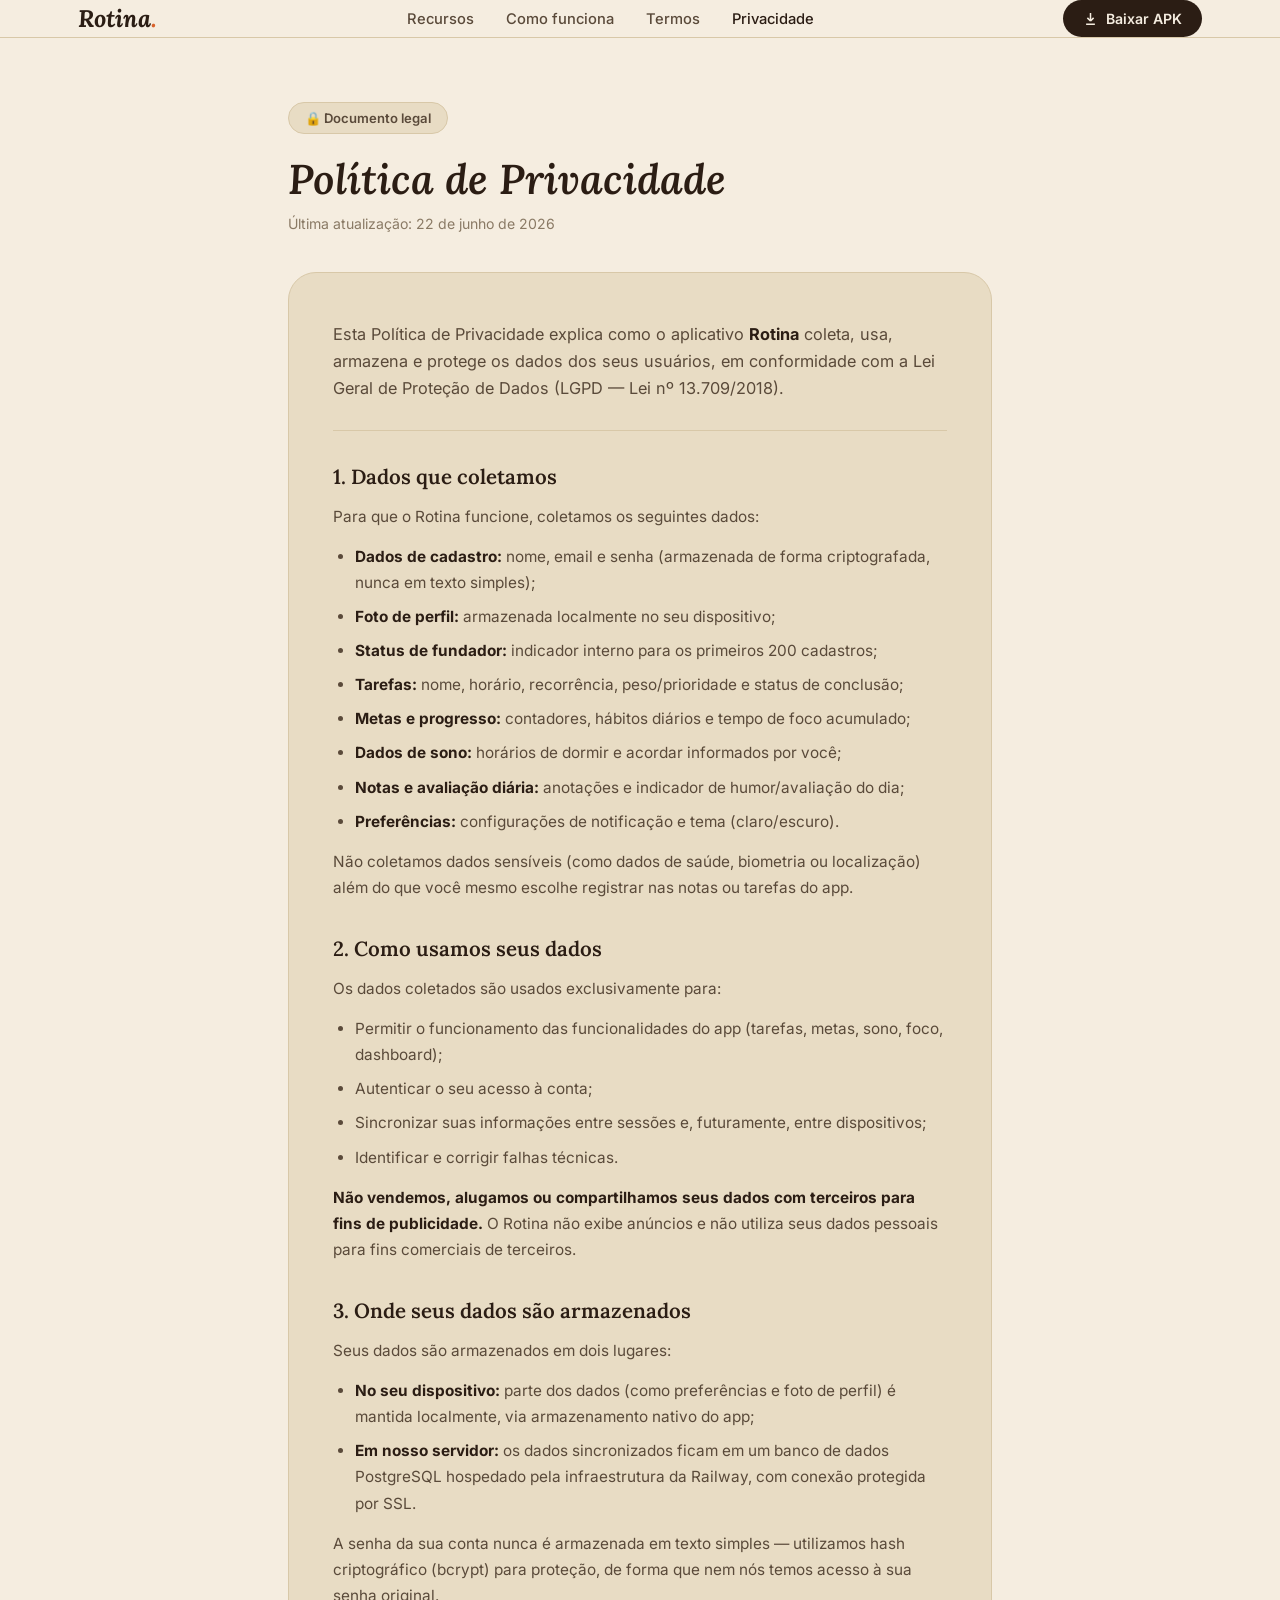
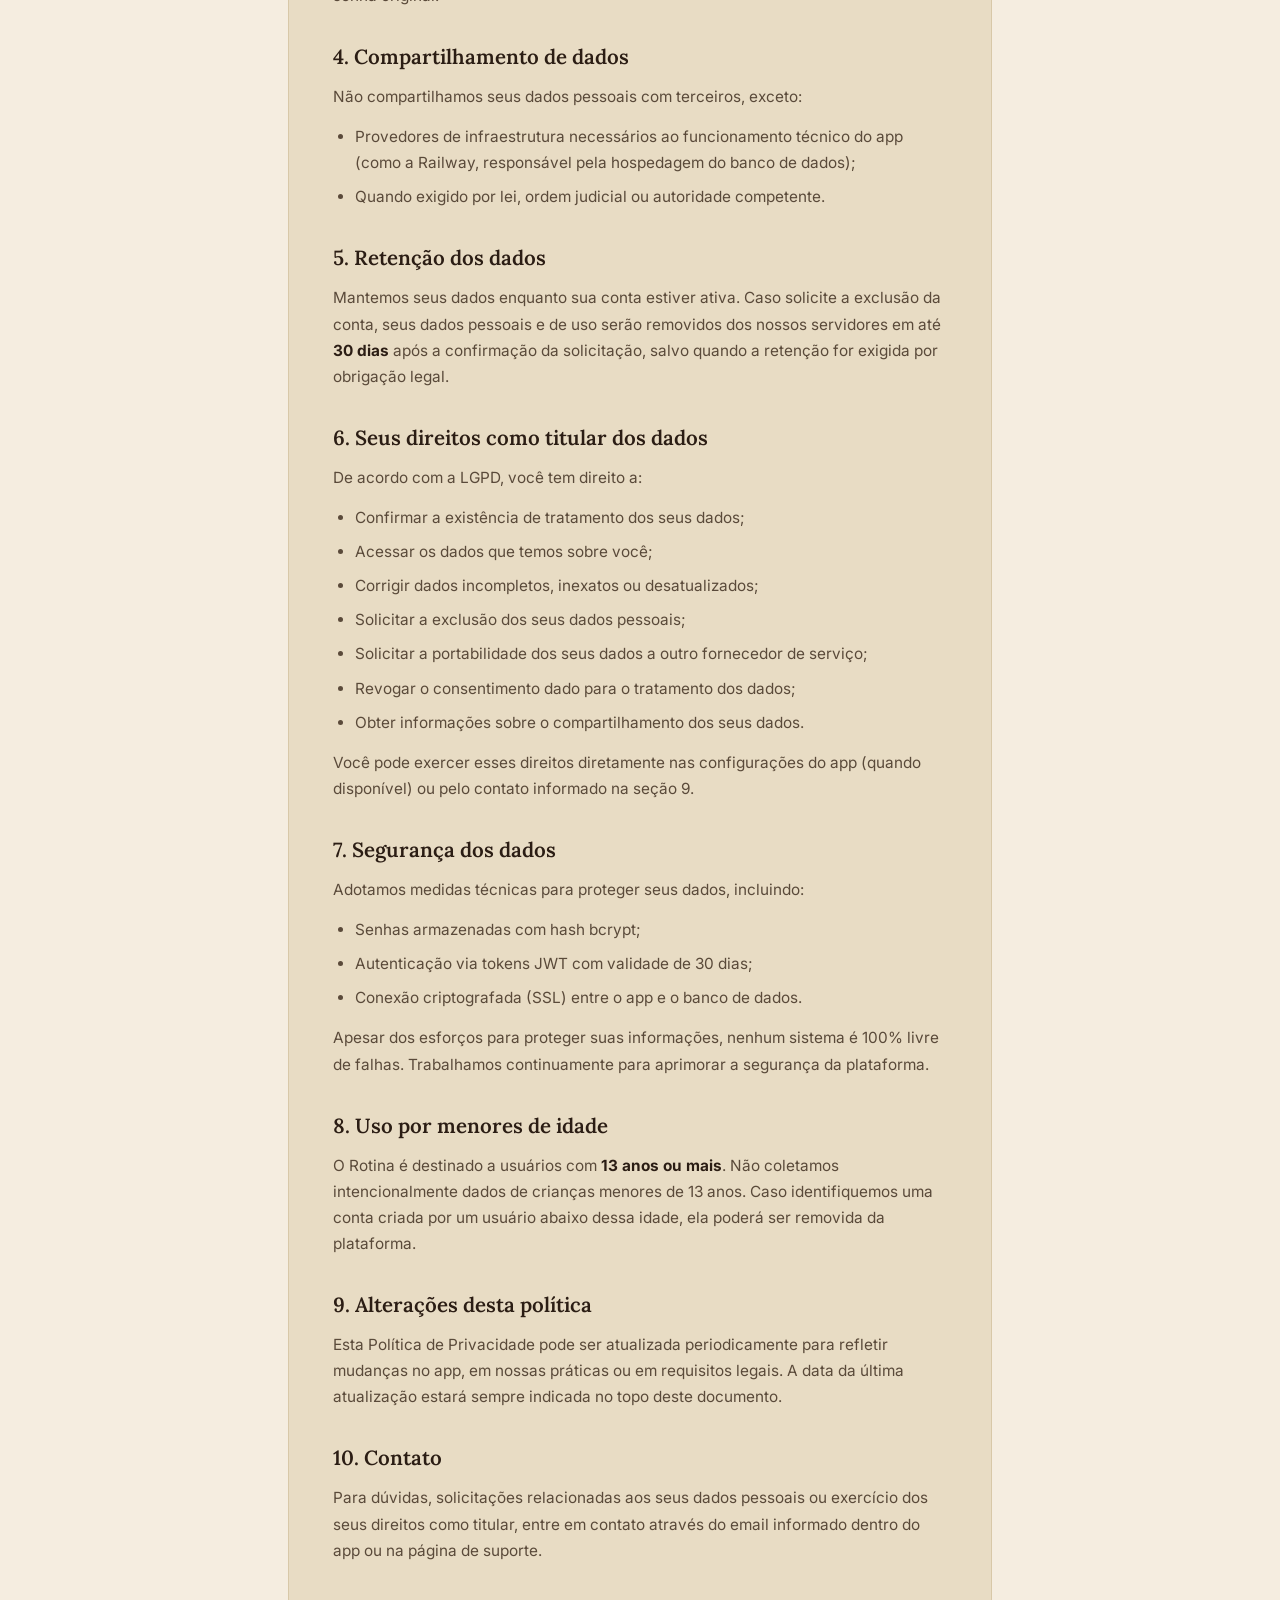
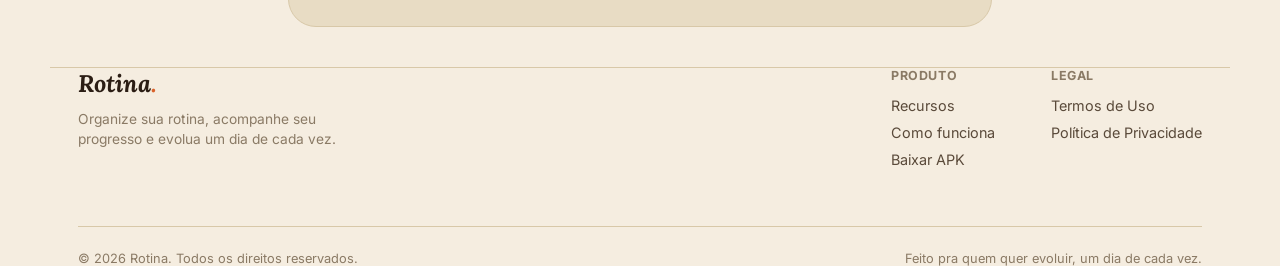
==== privacidade.html @ 9696c0e2 "Add files via upload" ====
<!DOCTYPE html>
<html lang="pt-BR">
<head>
<meta charset="UTF-8">
<meta name="viewport" content="width=device-width, initial-scale=1.0">
<title>Política de Privacidade — Rotina.</title>
<meta name="description" content="Política de Privacidade do aplicativo Rotina.">
<link rel="icon" href="data:image/svg+xml,%3Csvg xmlns='http://www.w3.org/2000/svg' viewBox='0 0 100 100'%3E%3Crect width='100' height='100' rx='22' fill='%23F5EDE0'/%3E%3Ctext x='50' y='68' font-size='55' font-family='Georgia,serif' font-style='italic' font-weight='bold' fill='%232B1D14' text-anchor='middle'%3ER.%3C/text%3E%3C/svg%3E">
<link rel="preconnect" href="https://fonts.googleapis.com">
<link rel="preconnect" href="https://fonts.gstatic.com" crossorigin>
<link href="https://fonts.googleapis.com/css2?family=Lora:ital,wght@0,500;0,600;1,500;1,600;1,700&family=Inter:wght@400;500;600;700;800&display=swap" rel="stylesheet">
<link rel="stylesheet" href="legal.css">
</head>
<body>

<header>
  <nav class="wrap">
    <a href="index.html" class="logo">Rotina<span class="dot">.</span></a>
    <div class="navlinks">
      <a href="index.html#recursos">Recursos</a>
      <a href="index.html#como-funciona">Como funciona</a>
      <a href="termos.html">Termos</a>
      <a href="privacidade.html" class="active">Privacidade</a>
    </div>
    <a href="releases/rotina.apk" class="nav-cta">
      <svg width="15" height="15" viewBox="0 0 24 24" fill="none" stroke="currentColor" stroke-width="2.4"><path d="M12 3v13m0 0l-5-5m5 5l5-5M5 21h14"/></svg>
      Baixar APK
    </a>
  </nav>
</header>

<main class="legal-wrap">
  <div class="legal-head">
    <div class="eyebrow">🔒 Documento legal</div>
    <h1>Política de Privacidade</h1>
    <p class="updated">Última atualização: 22 de junho de 2026</p>
  </div>

  <div class="legal-card">
    <p class="intro">Esta Política de Privacidade explica como o aplicativo <strong>Rotina</strong> coleta, usa, armazena e protege os dados dos seus usuários, em conformidade com a Lei Geral de Proteção de Dados (LGPD — Lei nº 13.709/2018).</p>

    <h2>1. Dados que coletamos</h2>
    <p>Para que o Rotina funcione, coletamos os seguintes dados:</p>
    <ul>
      <li><strong>Dados de cadastro:</strong> nome, email e senha (armazenada de forma criptografada, nunca em texto simples);</li>
      <li><strong>Foto de perfil:</strong> armazenada localmente no seu dispositivo;</li>
      <li><strong>Status de fundador:</strong> indicador interno para os primeiros 200 cadastros;</li>
      <li><strong>Tarefas:</strong> nome, horário, recorrência, peso/prioridade e status de conclusão;</li>
      <li><strong>Metas e progresso:</strong> contadores, hábitos diários e tempo de foco acumulado;</li>
      <li><strong>Dados de sono:</strong> horários de dormir e acordar informados por você;</li>
      <li><strong>Notas e avaliação diária:</strong> anotações e indicador de humor/avaliação do dia;</li>
      <li><strong>Preferências:</strong> configurações de notificação e tema (claro/escuro).</li>
    </ul>
    <p>Não coletamos dados sensíveis (como dados de saúde, biometria ou localização) além do que você mesmo escolhe registrar nas notas ou tarefas do app.</p>

    <h2>2. Como usamos seus dados</h2>
    <p>Os dados coletados são usados exclusivamente para:</p>
    <ul>
      <li>Permitir o funcionamento das funcionalidades do app (tarefas, metas, sono, foco, dashboard);</li>
      <li>Autenticar o seu acesso à conta;</li>
      <li>Sincronizar suas informações entre sessões e, futuramente, entre dispositivos;</li>
      <li>Identificar e corrigir falhas técnicas.</li>
    </ul>
    <p><strong>Não vendemos, alugamos ou compartilhamos seus dados com terceiros para fins de publicidade.</strong> O Rotina não exibe anúncios e não utiliza seus dados pessoais para fins comerciais de terceiros.</p>

    <h2>3. Onde seus dados são armazenados</h2>
    <p>Seus dados são armazenados em dois lugares:</p>
    <ul>
      <li><strong>No seu dispositivo:</strong> parte dos dados (como preferências e foto de perfil) é mantida localmente, via armazenamento nativo do app;</li>
      <li><strong>Em nosso servidor:</strong> os dados sincronizados ficam em um banco de dados PostgreSQL hospedado pela infraestrutura da Railway, com conexão protegida por SSL.</li>
    </ul>
    <p>A senha da sua conta nunca é armazenada em texto simples — utilizamos hash criptográfico (bcrypt) para proteção, de forma que nem nós temos acesso à sua senha original.</p>

    <h2>4. Compartilhamento de dados</h2>
    <p>Não compartilhamos seus dados pessoais com terceiros, exceto:</p>
    <ul>
      <li>Provedores de infraestrutura necessários ao funcionamento técnico do app (como a Railway, responsável pela hospedagem do banco de dados);</li>
      <li>Quando exigido por lei, ordem judicial ou autoridade competente.</li>
    </ul>

    <h2>5. Retenção dos dados</h2>
    <p>Mantemos seus dados enquanto sua conta estiver ativa. Caso solicite a exclusão da conta, seus dados pessoais e de uso serão removidos dos nossos servidores em até <strong>30 dias</strong> após a confirmação da solicitação, salvo quando a retenção for exigida por obrigação legal.</p>

    <h2>6. Seus direitos como titular dos dados</h2>
    <p>De acordo com a LGPD, você tem direito a:</p>
    <ul>
      <li>Confirmar a existência de tratamento dos seus dados;</li>
      <li>Acessar os dados que temos sobre você;</li>
      <li>Corrigir dados incompletos, inexatos ou desatualizados;</li>
      <li>Solicitar a exclusão dos seus dados pessoais;</li>
      <li>Solicitar a portabilidade dos seus dados a outro fornecedor de serviço;</li>
      <li>Revogar o consentimento dado para o tratamento dos dados;</li>
      <li>Obter informações sobre o compartilhamento dos seus dados.</li>
    </ul>
    <p>Você pode exercer esses direitos diretamente nas configurações do app (quando disponível) ou pelo contato informado na seção 9.</p>

    <h2>7. Segurança dos dados</h2>
    <p>Adotamos medidas técnicas para proteger seus dados, incluindo:</p>
    <ul>
      <li>Senhas armazenadas com hash bcrypt;</li>
      <li>Autenticação via tokens JWT com validade de 30 dias;</li>
      <li>Conexão criptografada (SSL) entre o app e o banco de dados.</li>
    </ul>
    <p>Apesar dos esforços para proteger suas informações, nenhum sistema é 100% livre de falhas. Trabalhamos continuamente para aprimorar a segurança da plataforma.</p>

    <h2>8. Uso por menores de idade</h2>
    <p>O Rotina é destinado a usuários com <strong>13 anos ou mais</strong>. Não coletamos intencionalmente dados de crianças menores de 13 anos. Caso identifiquemos uma conta criada por um usuário abaixo dessa idade, ela poderá ser removida da plataforma.</p>

    <h2>9. Alterações desta política</h2>
    <p>Esta Política de Privacidade pode ser atualizada periodicamente para refletir mudanças no app, em nossas práticas ou em requisitos legais. A data da última atualização estará sempre indicada no topo deste documento.</p>

    <h2>10. Contato</h2>
    <p>Para dúvidas, solicitações relacionadas aos seus dados pessoais ou exercício dos seus direitos como titular, entre em contato através do email informado dentro do app ou na página de suporte.</p>
  </div>
</main>

<footer class="wrap">
  <div class="foot-grid">
    <div class="foot-brand">
      <div class="logo">Rotina<span class="dot">.</span></div>
      <p>Organize sua rotina, acompanhe seu progresso e evolua um dia de cada vez.</p>
    </div>
    <div class="foot-links">
      <div class="foot-col">
        <h5>Produto</h5>
        <a href="index.html#recursos">Recursos</a>
        <a href="index.html#como-funciona">Como funciona</a>
        <a href="releases/rotina.apk">Baixar APK</a>
      </div>
      <div class="foot-col">
        <h5>Legal</h5>
        <a href="termos.html">Termos de Uso</a>
        <a href="privacidade.html">Política de Privacidade</a>
      </div>
    </div>
  </div>
  <div class="foot-bottom">
    <span>© 2026 Rotina. Todos os direitos reservados.</span>
    <span>Feito pra quem quer evoluir, um dia de cada vez.</span>
  </div>
</footer>

</body>
</html>
---- legal.css ----
:root{
  --cream:#F5EDE0;
  --card:#E8DCC4;
  --card-line:#D8C8A8;
  --ink:#2B1D14;
  --ink-soft:#5A4A3A;
  --ink-faint:#8A7A65;
  --terracotta:#D9622B;
  --terracotta-deep:#B84F1F;
  --line:#D8C8A8;
}
*{margin:0;padding:0;box-sizing:border-box;}
body{
  background:var(--cream);
  color:var(--ink);
  font-family:'Inter',sans-serif;
  -webkit-font-smoothing:antialiased;
}
a{text-decoration:none;color:inherit;}
.wrap{max-width:1180px; margin:0 auto; padding:0 28px;}

header{
  position:sticky; top:0; z-index:50;
  backdrop-filter:blur(10px);
  background:rgba(245,237,224,0.86);
  border-bottom:1px solid var(--line);
}
nav{
  display:flex; align-items:center; justify-content:space-between;
  padding:18px 28px; max-width:1180px; margin:0 auto;
}
.logo{
  font-family:'Lora',serif; font-style:italic; font-weight:700;
  font-size:1.5rem; color:var(--ink);
}
.logo .dot{color:var(--terracotta);}
.navlinks{display:flex; align-items:center; gap:32px;}
.navlinks a{
  font-size:0.92rem; font-weight:500; color:var(--ink-soft);
  transition:color .2s;
}
.navlinks a:hover, .navlinks a.active{color:var(--ink);}
.nav-cta{
  background:var(--ink); color:var(--cream);
  padding:10px 20px; border-radius:999px;
  font-weight:600; font-size:0.88rem;
  display:flex; align-items:center; gap:8px;
  transition:transform .15s ease, background .2s;
}
.nav-cta:hover{background:var(--terracotta-deep); transform:translateY(-1px);}

.legal-wrap{max-width:760px; margin:0 auto; padding:64px 28px 40px;}
.legal-head{margin-bottom:40px;}
.eyebrow{
  display:inline-flex; align-items:center; gap:8px;
  background:var(--card); border:1px solid var(--card-line);
  border-radius:999px; padding:7px 16px;
  font-size:0.82rem; font-weight:600; color:var(--ink-soft);
  margin-bottom:18px;
}
.legal-head h1{
  font-family:'Lora',serif; font-style:italic; font-weight:600;
  font-size:2.6rem; color:var(--ink); margin-bottom:10px;
}
.legal-head .updated{font-size:0.88rem; color:var(--ink-faint);}

.legal-card{
  background:var(--card); border:1px solid var(--card-line);
  border-radius:28px; padding:48px 44px;
}
.legal-card .intro{
  font-size:1.02rem; color:var(--ink-soft); line-height:1.65; margin-bottom:32px;
  padding-bottom:28px; border-bottom:1px solid var(--card-line);
}
.legal-card h2{
  font-family:'Lora',serif; font-weight:600; font-size:1.28rem;
  color:var(--ink); margin:34px 0 14px;
}
.legal-card h2:first-of-type{margin-top:0;}
.legal-card p{
  font-size:0.96rem; color:var(--ink-soft); line-height:1.7; margin-bottom:14px;
}
.legal-card ul{margin:0 0 14px 0; padding-left:22px;}
.legal-card li{
  font-size:0.96rem; color:var(--ink-soft); line-height:1.7; margin-bottom:8px;
}
.legal-card strong{color:var(--ink); font-weight:700;}
.legal-card a{color:var(--terracotta-deep); font-weight:600; border-bottom:1px solid currentColor;}

footer{padding:56px 0 36px; border-top:1px solid var(--line); margin-top:40px;}
.foot-grid{display:flex; justify-content:space-between; align-items:flex-start; flex-wrap:wrap; gap:32px;}
.foot-brand .logo{margin-bottom:10px; display:block;}
.foot-brand p{font-size:0.86rem; color:var(--ink-faint); max-width:280px; line-height:1.5;}
.foot-links{display:flex; gap:56px; flex-wrap:wrap;}
.foot-col h5{font-size:0.78rem; text-transform:uppercase; letter-spacing:0.05em; color:var(--ink-faint); margin-bottom:14px; font-weight:700;}
.foot-col a{display:block; font-size:0.9rem; color:var(--ink-soft); margin-bottom:10px; transition:color .2s;}
.foot-col a:hover{color:var(--ink);}
.foot-bottom{
  margin-top:48px; padding-top:24px; border-top:1px solid var(--line);
  display:flex; justify-content:space-between; flex-wrap:wrap; gap:12px;
  font-size:0.8rem; color:var(--ink-faint);
}

@media (max-width:680px){
  .navlinks{display:none;}
  .legal-wrap{padding:40px 20px 24px;}
  .legal-head h1{font-size:2rem;}
  .legal-card{padding:32px 24px;}
  .foot-grid{flex-direction:column;}
}
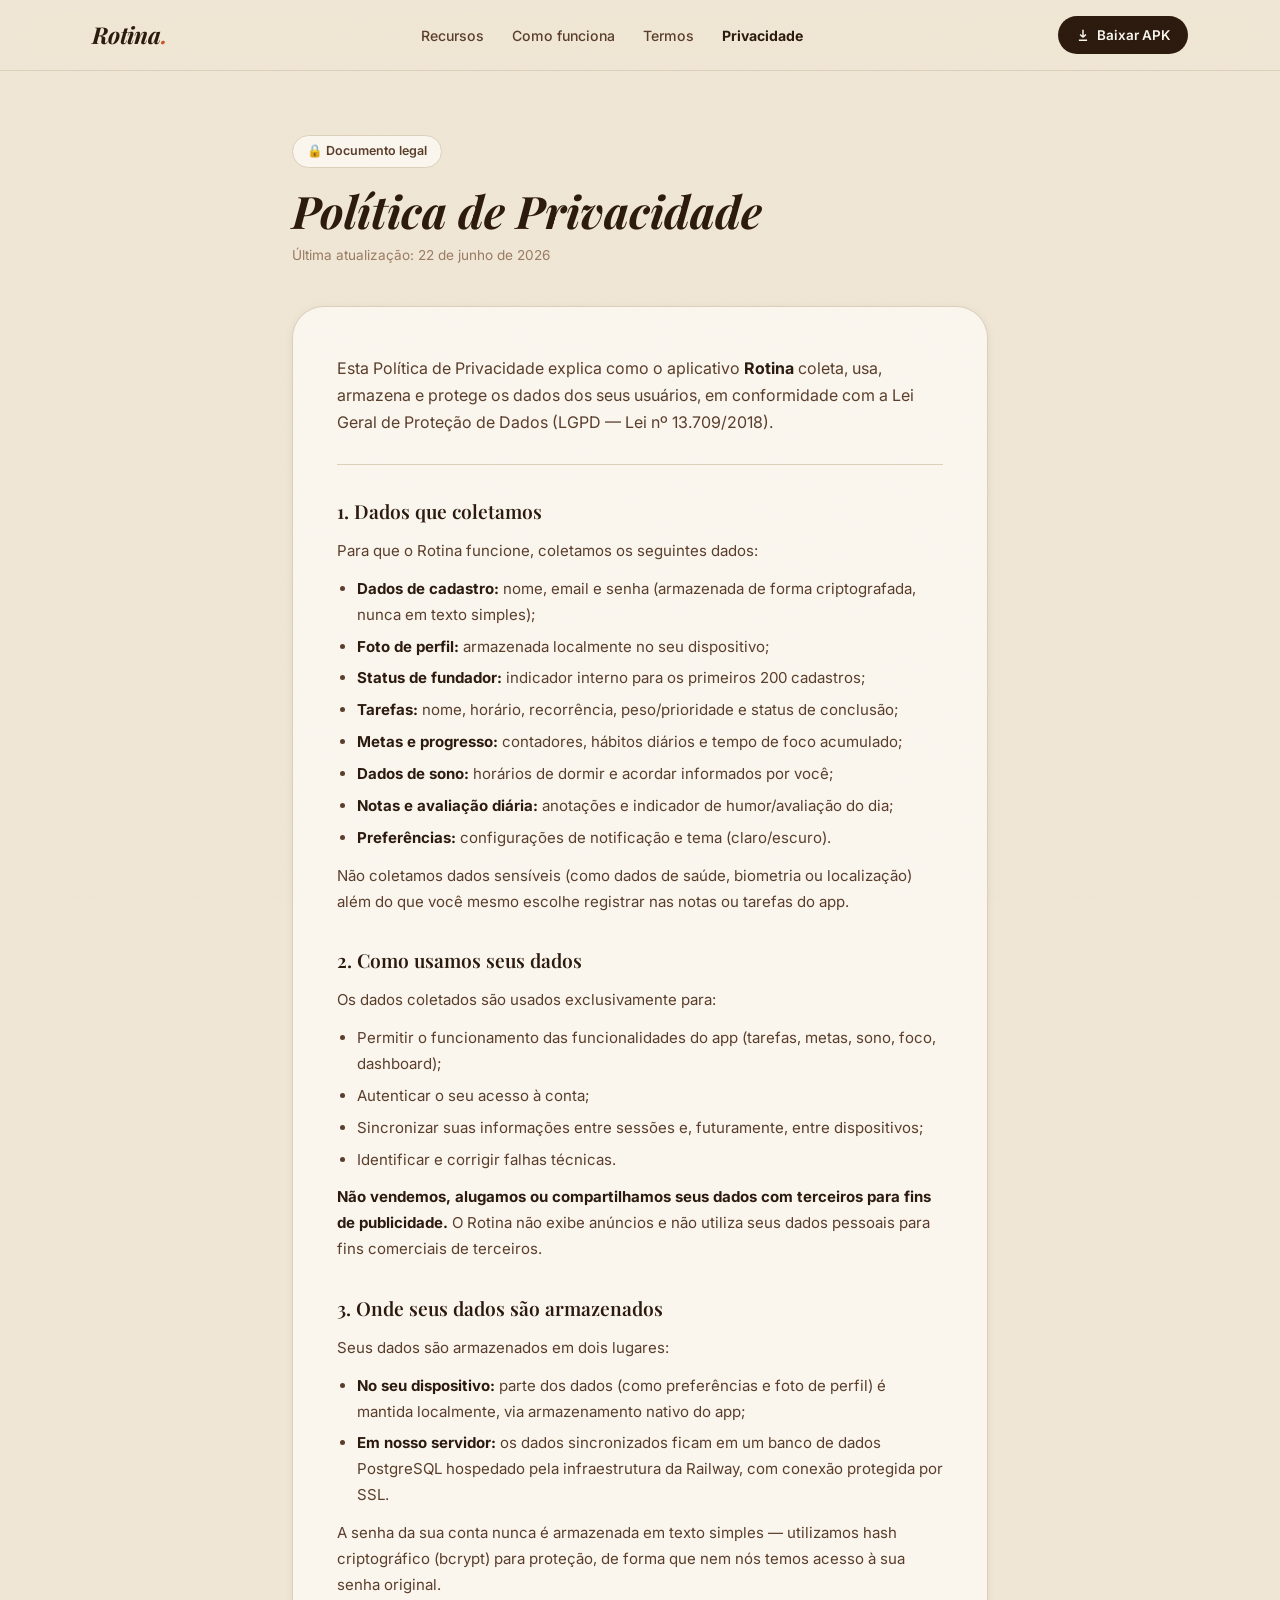
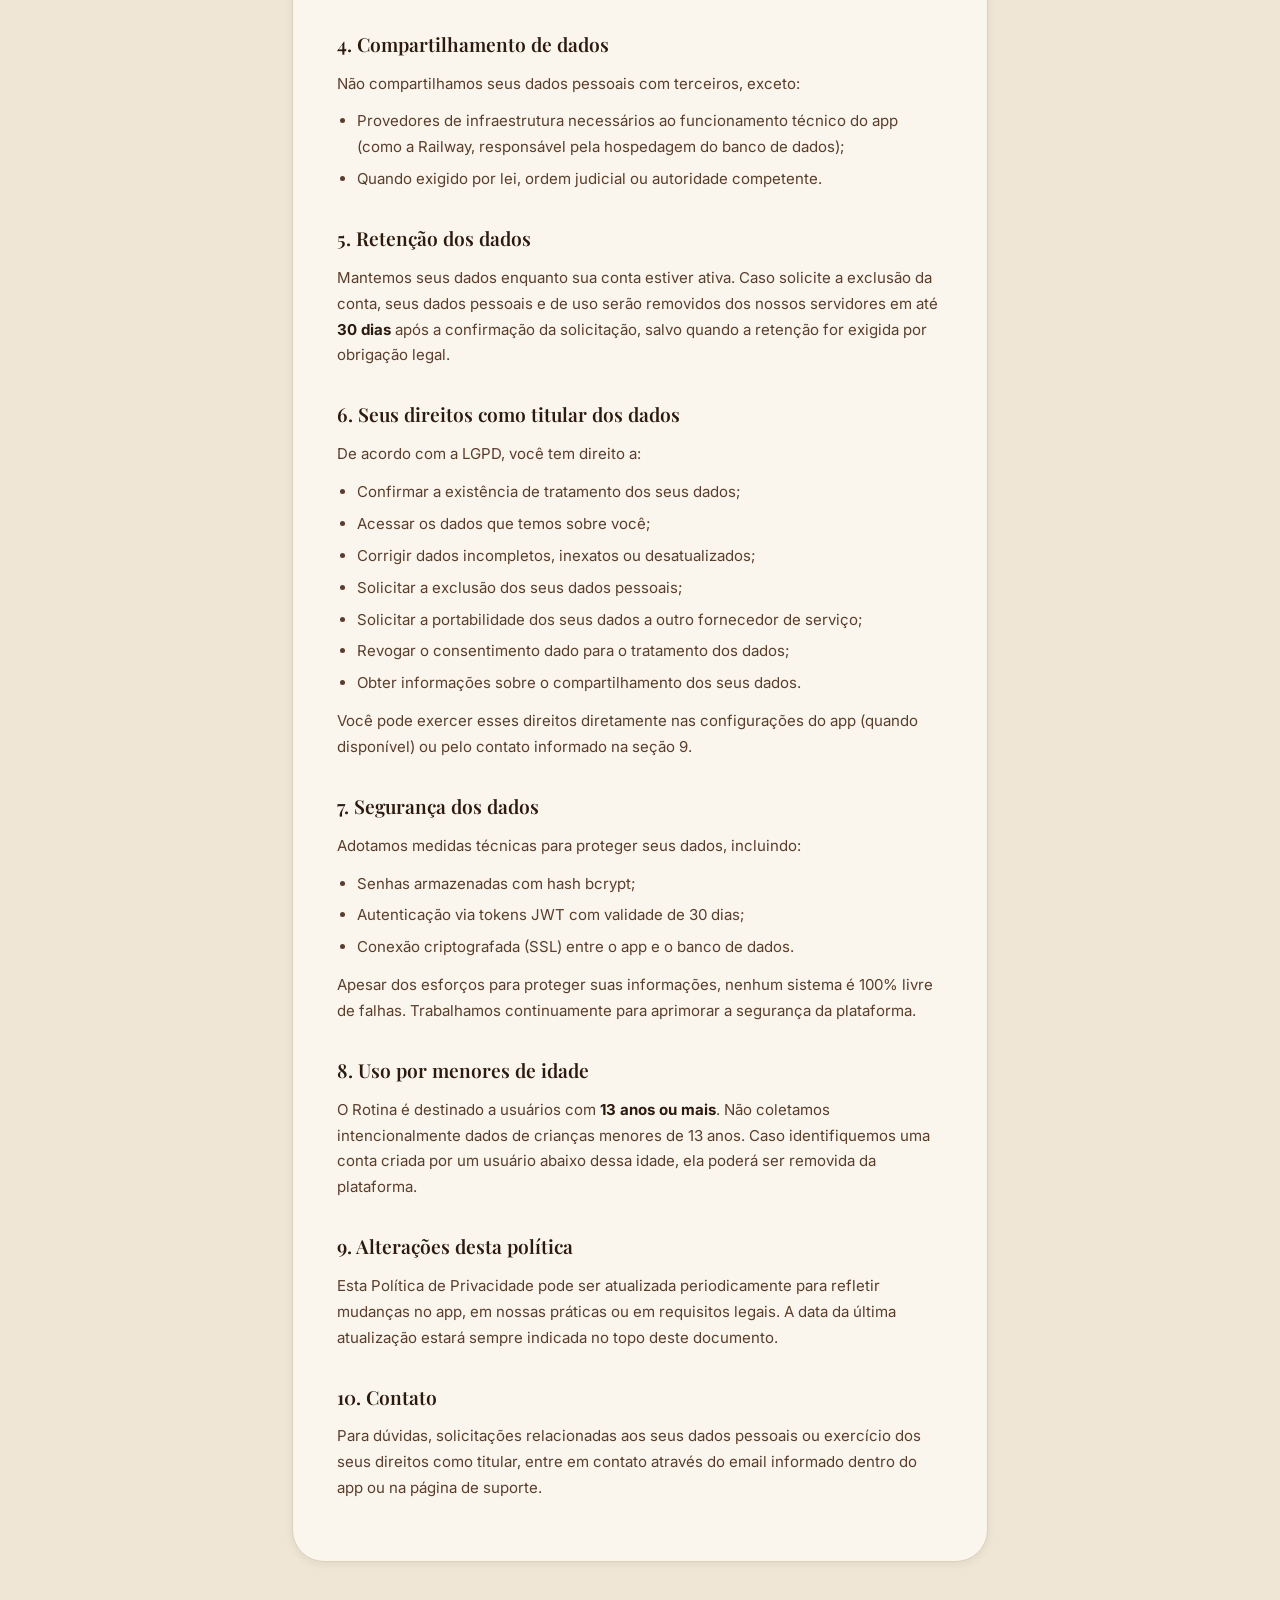
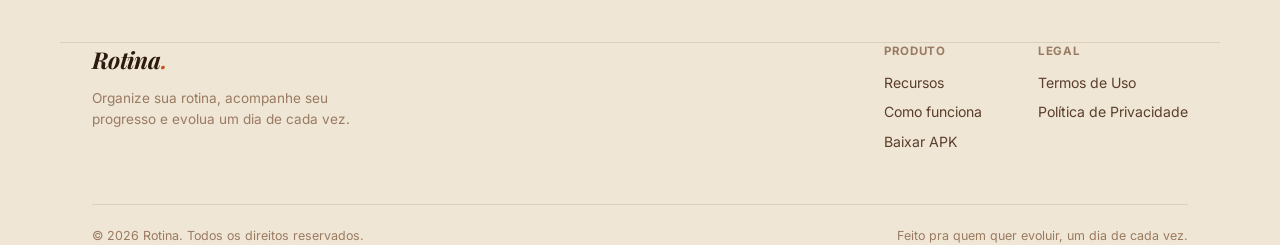
==== commit b0960a23: "update" ====
--- a/privacidade.html
+++ b/privacidade.html
@@ -8,13 +8,13 @@
 <link rel="icon" href="data:image/svg+xml,%3Csvg xmlns='http://www.w3.org/2000/svg' viewBox='0 0 100 100'%3E%3Crect width='100' height='100' rx='22' fill='%23F5EDE0'/%3E%3Ctext x='50' y='68' font-size='55' font-family='Georgia,serif' font-style='italic' font-weight='bold' fill='%232B1D14' text-anchor='middle'%3ER.%3C/text%3E%3C/svg%3E">
 <link rel="preconnect" href="https://fonts.googleapis.com">
 <link rel="preconnect" href="https://fonts.gstatic.com" crossorigin>
-<link href="https://fonts.googleapis.com/css2?family=Lora:ital,wght@0,500;0,600;1,500;1,600;1,700&family=Inter:wght@400;500;600;700;800&display=swap" rel="stylesheet">
+<link href="https://fonts.googleapis.com/css2?family=Playfair+Display:ital,wght@0,500;0,600;0,700;1,500;1,600;1,700&family=Inter:wght@300;400;500;600;700&display=swap" rel="stylesheet">
 <link rel="stylesheet" href="legal.css">
 </head>
 <body>
 
 <header>
-  <nav class="wrap">
+  <nav>
     <a href="index.html" class="logo">Rotina<span class="dot">.</span></a>
     <div class="navlinks">
       <a href="index.html#recursos">Recursos</a>
@@ -22,16 +22,26 @@
       <a href="termos.html">Termos</a>
       <a href="privacidade.html" class="active">Privacidade</a>
     </div>
-    <a href="releases/rotina.apk" class="nav-cta">
-      <svg width="15" height="15" viewBox="0 0 24 24" fill="none" stroke="currentColor" stroke-width="2.4"><path d="M12 3v13m0 0l-5-5m5 5l5-5M5 21h14"/></svg>
+    <a href="https://github.com/Byebyte9/rotina-site/releases/download/app/rotina.apk" class="btn-nav">
+      <svg width="14" height="14" viewBox="0 0 24 24" fill="none" stroke="currentColor" stroke-width="2.5"><path d="M12 3v13m0 0l-5-5m5 5l5-5M5 21h14"/></svg>
       Baixar APK
     </a>
+    <button class="nav-ham" id="ham" aria-label="Menu">
+      <span></span><span></span><span></span>
+    </button>
   </nav>
+  <div class="mobile-menu" id="mobileMenu">
+    <a href="index.html#recursos">Recursos</a>
+    <a href="index.html#como-funciona">Como funciona</a>
+    <a href="termos.html">Termos</a>
+    <a href="privacidade.html" class="active">Privacidade</a>
+    <a href="https://github.com/Byebyte9/rotina-site/releases/download/app/rotina.apk" class="m-cta">Baixar APK</a>
+  </div>
 </header>
 
 <main class="legal-wrap">
   <div class="legal-head">
-    <div class="eyebrow">🔒 Documento legal</div>
+    <div class="tag">🔒 Documento legal</div>
     <h1>Política de Privacidade</h1>
     <p class="updated">Última atualização: 22 de junho de 2026</p>
   </div>
@@ -115,9 +125,9 @@
 </main>
 
 <footer class="wrap">
-  <div class="foot-grid">
+  <div class="foot-inner">
     <div class="foot-brand">
-      <div class="logo">Rotina<span class="dot">.</span></div>
+      <span class="logo">Rotina<span class="dot">.</span></span>
       <p>Organize sua rotina, acompanhe seu progresso e evolua um dia de cada vez.</p>
     </div>
     <div class="foot-links">
@@ -125,7 +135,7 @@
         <h5>Produto</h5>
         <a href="index.html#recursos">Recursos</a>
         <a href="index.html#como-funciona">Como funciona</a>
-        <a href="releases/rotina.apk">Baixar APK</a>
+        <a href="https://github.com/Byebyte9/rotina-site/releases/download/app/rotina.apk">Baixar APK</a>
       </div>
       <div class="foot-col">
         <h5>Legal</h5>
@@ -140,5 +150,19 @@
   </div>
 </footer>
 
+<script>
+  const ham = document.getElementById('ham');
+  const menu = document.getElementById('mobileMenu');
+  ham.addEventListener('click', () => {
+    ham.classList.toggle('open');
+    menu.classList.toggle('open');
+  });
+  menu.querySelectorAll('a').forEach(a => {
+    a.addEventListener('click', () => {
+      ham.classList.remove('open');
+      menu.classList.remove('open');
+    });
+  });
+</script>
 </body>
 </html>
--- a/legal.css
+++ b/legal.css
@@ -1,110 +1,234 @@
-:root{
-  --cream:#F5EDE0;
-  --card:#E8DCC4;
-  --card-line:#D8C8A8;
-  --ink:#2B1D14;
-  --ink-soft:#5A4A3A;
-  --ink-faint:#8A7A65;
-  --terracotta:#D9622B;
-  --terracotta-deep:#B84F1F;
-  --line:#D8C8A8;
-}
-*{margin:0;padding:0;box-sizing:border-box;}
-body{
-  background:var(--cream);
-  color:var(--ink);
-  font-family:'Inter',sans-serif;
-  -webkit-font-smoothing:antialiased;
-}
-a{text-decoration:none;color:inherit;}
-.wrap{max-width:1180px; margin:0 auto; padding:0 28px;}
-
-header{
-  position:sticky; top:0; z-index:50;
-  backdrop-filter:blur(10px);
-  background:rgba(245,237,224,0.86);
-  border-bottom:1px solid var(--line);
-}
-nav{
-  display:flex; align-items:center; justify-content:space-between;
-  padding:18px 28px; max-width:1180px; margin:0 auto;
-}
-.logo{
-  font-family:'Lora',serif; font-style:italic; font-weight:700;
-  font-size:1.5rem; color:var(--ink);
-}
-.logo .dot{color:var(--terracotta);}
-.navlinks{display:flex; align-items:center; gap:32px;}
-.navlinks a{
-  font-size:0.92rem; font-weight:500; color:var(--ink-soft);
-  transition:color .2s;
-}
-.navlinks a:hover, .navlinks a.active{color:var(--ink);}
-.nav-cta{
-  background:var(--ink); color:var(--cream);
-  padding:10px 20px; border-radius:999px;
-  font-weight:600; font-size:0.88rem;
-  display:flex; align-items:center; gap:8px;
-  transition:transform .15s ease, background .2s;
-}
-.nav-cta:hover{background:var(--terracotta-deep); transform:translateY(-1px);}
-
-.legal-wrap{max-width:760px; margin:0 auto; padding:64px 28px 40px;}
-.legal-head{margin-bottom:40px;}
-.eyebrow{
-  display:inline-flex; align-items:center; gap:8px;
-  background:var(--card); border:1px solid var(--card-line);
-  border-radius:999px; padding:7px 16px;
-  font-size:0.82rem; font-weight:600; color:var(--ink-soft);
-  margin-bottom:18px;
-}
-.legal-head h1{
-  font-family:'Lora',serif; font-style:italic; font-weight:600;
-  font-size:2.6rem; color:var(--ink); margin-bottom:10px;
-}
-.legal-head .updated{font-size:0.88rem; color:var(--ink-faint);}
-
-.legal-card{
-  background:var(--card); border:1px solid var(--card-line);
-  border-radius:28px; padding:48px 44px;
-}
-.legal-card .intro{
-  font-size:1.02rem; color:var(--ink-soft); line-height:1.65; margin-bottom:32px;
-  padding-bottom:28px; border-bottom:1px solid var(--card-line);
-}
-.legal-card h2{
-  font-family:'Lora',serif; font-weight:600; font-size:1.28rem;
-  color:var(--ink); margin:34px 0 14px;
-}
-.legal-card h2:first-of-type{margin-top:0;}
-.legal-card p{
-  font-size:0.96rem; color:var(--ink-soft); line-height:1.7; margin-bottom:14px;
-}
-.legal-card ul{margin:0 0 14px 0; padding-left:22px;}
-.legal-card li{
-  font-size:0.96rem; color:var(--ink-soft); line-height:1.7; margin-bottom:8px;
-}
-.legal-card strong{color:var(--ink); font-weight:700;}
-.legal-card a{color:var(--terracotta-deep); font-weight:600; border-bottom:1px solid currentColor;}
-
-footer{padding:56px 0 36px; border-top:1px solid var(--line); margin-top:40px;}
-.foot-grid{display:flex; justify-content:space-between; align-items:flex-start; flex-wrap:wrap; gap:32px;}
-.foot-brand .logo{margin-bottom:10px; display:block;}
-.foot-brand p{font-size:0.86rem; color:var(--ink-faint); max-width:280px; line-height:1.5;}
-.foot-links{display:flex; gap:56px; flex-wrap:wrap;}
-.foot-col h5{font-size:0.78rem; text-transform:uppercase; letter-spacing:0.05em; color:var(--ink-faint); margin-bottom:14px; font-weight:700;}
-.foot-col a{display:block; font-size:0.9rem; color:var(--ink-soft); margin-bottom:10px; transition:color .2s;}
-.foot-col a:hover{color:var(--ink);}
-.foot-bottom{
-  margin-top:48px; padding-top:24px; border-top:1px solid var(--line);
-  display:flex; justify-content:space-between; flex-wrap:wrap; gap:12px;
-  font-size:0.8rem; color:var(--ink-faint);
-}
-
-@media (max-width:680px){
-  .navlinks{display:none;}
-  .legal-wrap{padding:40px 20px 24px;}
-  .legal-head h1{font-size:2rem;}
-  .legal-card{padding:32px 24px;}
-  .foot-grid{flex-direction:column;}
-}
+/* ── TOKENS ─────────────────────────────────────────────── */
+:root {
+  --bg:        #EFE6D5;
+  --bg-deep:   #E8DCC8;
+  --card:      #FAF6EE;
+  --card-warm: #F2EAD8;
+  --ink:       #2C1A0E;
+  --ink-soft:  #5A3E2B;
+  --ink-muted: #9A7B62;
+  --bark:      #3D2512;
+  --terra:     #C8541E;
+  --terra-dim: #A84418;
+  --line:      #DDD0BA;
+  --r-xl:      32px;
+  --shadow-sm: 0 2px 8px rgba(44,26,14,.07);
+  --shadow-md: 0 8px 28px rgba(44,26,14,.11);
+}
+
+/* ── RESET ──────────────────────────────────────────────── */
+*, *::before, *::after { margin:0; padding:0; box-sizing:border-box; }
+html { scroll-behavior: smooth; -webkit-text-size-adjust:100%; }
+body {
+  background: var(--bg);
+  color: var(--ink);
+  font-family: 'Inter', sans-serif;
+  -webkit-font-smoothing: antialiased;
+  overflow-x: hidden;
+  line-height: 1.5;
+}
+a { text-decoration: none; color: inherit; }
+
+/* paper grain */
+body::after {
+  content: "";
+  position: fixed; inset: 0;
+  background-image: url("data:image/svg+xml,%3Csvg xmlns='http://www.w3.org/2000/svg' width='200' height='200'%3E%3Cfilter id='n'%3E%3CfeTurbulence type='fractalNoise' baseFrequency='0.75' numOctaves='4' stitchTiles='stitch'/%3E%3C/filter%3E%3Crect width='200' height='200' filter='url(%23n)' opacity='0.025'/%3E%3C/svg%3E");
+  pointer-events: none; z-index: 9999; opacity: .5;
+}
+
+/* ── LAYOUT ─────────────────────────────────────────────── */
+.wrap { max-width: 1160px; margin: 0 auto; padding: 0 32px; }
+
+/* ── NAV ────────────────────────────────────────────────── */
+header {
+  position: sticky; top: 0; z-index: 100;
+  background: rgba(239,230,213,.88);
+  backdrop-filter: blur(14px) saturate(1.4);
+  -webkit-backdrop-filter: blur(14px) saturate(1.4);
+  border-bottom: 1px solid var(--line);
+}
+nav {
+  display: flex; align-items: center; justify-content: space-between;
+  padding: 16px 32px; max-width: 1160px; margin: 0 auto;
+}
+.logo {
+  font-family: 'Playfair Display', serif;
+  font-style: italic; font-weight: 700;
+  font-size: 1.45rem; color: var(--ink);
+  letter-spacing: -.01em;
+}
+.logo .dot { color: var(--terra); }
+
+.navlinks { display: flex; align-items: center; gap: 28px; }
+.navlinks a {
+  font-size: .88rem; font-weight: 500;
+  color: var(--ink-soft); transition: color .18s;
+}
+.navlinks a:hover, .navlinks a.active { color: var(--ink); }
+.navlinks a.active { font-weight: 700; }
+
+.btn-nav {
+  display: inline-flex; align-items: center; gap: 7px;
+  background: var(--ink); color: var(--card);
+  padding: 9px 18px; border-radius: 999px;
+  font-size: .84rem; font-weight: 600;
+  transition: background .18s, transform .15s;
+  white-space: nowrap;
+}
+.btn-nav:hover { background: var(--terra-dim); transform: translateY(-1px); }
+
+/* hamburger */
+.nav-ham {
+  display: none; flex-direction: column; gap: 5px;
+  cursor: pointer; padding: 4px; background: none; border: none;
+}
+.nav-ham span {
+  display: block; width: 22px; height: 2px;
+  background: var(--ink); border-radius: 2px;
+  transition: transform .25s, opacity .25s;
+}
+.nav-ham.open span:nth-child(1) { transform: translateY(7px) rotate(45deg); }
+.nav-ham.open span:nth-child(2) { opacity: 0; }
+.nav-ham.open span:nth-child(3) { transform: translateY(-7px) rotate(-45deg); }
+
+.mobile-menu {
+  display: none; flex-direction: column; gap: 0;
+  background: var(--card); border-bottom: 1px solid var(--line);
+}
+.mobile-menu.open { display: flex; }
+.mobile-menu a {
+  padding: 15px 32px; font-size: .95rem; font-weight: 500;
+  color: var(--ink-soft); border-bottom: 1px solid var(--line);
+  transition: color .15s, background .15s;
+}
+.mobile-menu a:hover { color: var(--ink); background: var(--bg-deep); }
+.mobile-menu .m-cta {
+  margin: 16px 32px 20px; border-radius: 999px; text-align: center;
+  background: var(--ink); color: var(--card); font-weight: 600;
+  border-bottom: none;
+}
+.mobile-menu .m-cta:hover { background: var(--terra-dim); }
+
+/* ── LEGAL LAYOUT ───────────────────────────────────────── */
+.legal-wrap {
+  max-width: 760px;
+  margin: 0 auto;
+  padding: 64px 32px 80px;
+}
+
+/* ── LEGAL HEADER ───────────────────────────────────────── */
+.legal-head { margin-bottom: 40px; }
+
+.tag {
+  display: inline-flex; align-items: center; gap: 7px;
+  background: var(--card); border: 1px solid var(--line);
+  border-radius: 999px; padding: 6px 14px;
+  font-size: .78rem; font-weight: 600; color: var(--ink-soft);
+  margin-bottom: 18px;
+}
+
+.legal-head h1 {
+  font-family: 'Playfair Display', serif;
+  font-style: italic; font-weight: 700;
+  font-size: clamp(2rem, 4vw, 2.8rem);
+  color: var(--ink); margin-bottom: 10px; line-height: 1.1;
+}
+
+.legal-head .updated {
+  font-size: .85rem; color: var(--ink-muted);
+}
+
+/* ── LEGAL CARD ─────────────────────────────────────────── */
+.legal-card {
+  background: var(--card);
+  border: 1px solid var(--line);
+  border-radius: var(--r-xl);
+  padding: 48px 44px;
+  box-shadow: var(--shadow-sm);
+}
+
+.legal-card .intro {
+  font-size: 1rem; color: var(--ink-soft); line-height: 1.7;
+  margin-bottom: 32px; padding-bottom: 28px;
+  border-bottom: 1px solid var(--line);
+}
+
+.legal-card h2 {
+  font-family: 'Playfair Display', serif;
+  font-weight: 600; font-size: 1.2rem;
+  color: var(--ink); margin: 32px 0 12px;
+}
+.legal-card h2:first-of-type { margin-top: 0; }
+
+.legal-card p {
+  font-size: .94rem; color: var(--ink-soft);
+  line-height: 1.72; margin-bottom: 12px;
+}
+
+.legal-card ul {
+  margin: 0 0 12px 0; padding-left: 20px;
+}
+.legal-card li {
+  font-size: .94rem; color: var(--ink-soft);
+  line-height: 1.72; margin-bottom: 6px;
+}
+
+.legal-card strong { color: var(--ink); font-weight: 700; }
+
+.legal-card a {
+  color: var(--terra-dim); font-weight: 600;
+  border-bottom: 1px solid currentColor;
+  transition: opacity .15s;
+}
+.legal-card a:hover { opacity: .75; }
+
+/* ── FOOTER ─────────────────────────────────────────────── */
+footer {
+  padding: 56px 0 32px;
+  border-top: 1px solid var(--line); margin-top: 40px;
+}
+.foot-inner {
+  display: flex; justify-content: space-between;
+  align-items: flex-start; flex-wrap: wrap; gap: 32px;
+}
+.foot-brand .logo { margin-bottom: 10px; display: block; }
+.foot-brand p { font-size: .85rem; color: var(--ink-muted); max-width: 260px; line-height: 1.55; }
+
+.foot-links { display: flex; gap: 56px; flex-wrap: wrap; }
+.foot-col h5 {
+  font-size: .72rem; text-transform: uppercase;
+  letter-spacing: .06em; color: var(--ink-muted);
+  margin-bottom: 12px; font-weight: 700;
+}
+.foot-col a {
+  display: block; font-size: .88rem;
+  color: var(--ink-soft); margin-bottom: 8px;
+  transition: color .18s;
+}
+.foot-col a:hover { color: var(--ink); }
+
+.foot-bottom {
+  margin-top: 44px; padding-top: 22px;
+  border-top: 1px solid var(--line);
+  display: flex; justify-content: space-between; flex-wrap: wrap; gap: 10px;
+  font-size: .78rem; color: var(--ink-muted);
+}
+
+/* ── RESPONSIVE ─────────────────────────────────────────── */
+@media (max-width: 680px) {
+  .wrap { padding: 0 20px; }
+  nav { padding: 14px 20px; }
+  .navlinks { display: none; }
+  .nav-ham { display: flex; }
+  .mobile-menu a { padding: 14px 20px; }
+  .mobile-menu .m-cta { margin: 14px 20px 18px; }
+
+  .legal-wrap { padding: 40px 20px 56px; }
+  .legal-head h1 { font-size: 2rem; }
+  .legal-card { padding: 28px 22px; border-radius: 22px; }
+
+  .foot-inner { flex-direction: column; }
+  .foot-links { gap: 28px; }
+  .foot-bottom { flex-direction: column; gap: 6px; }
+}
